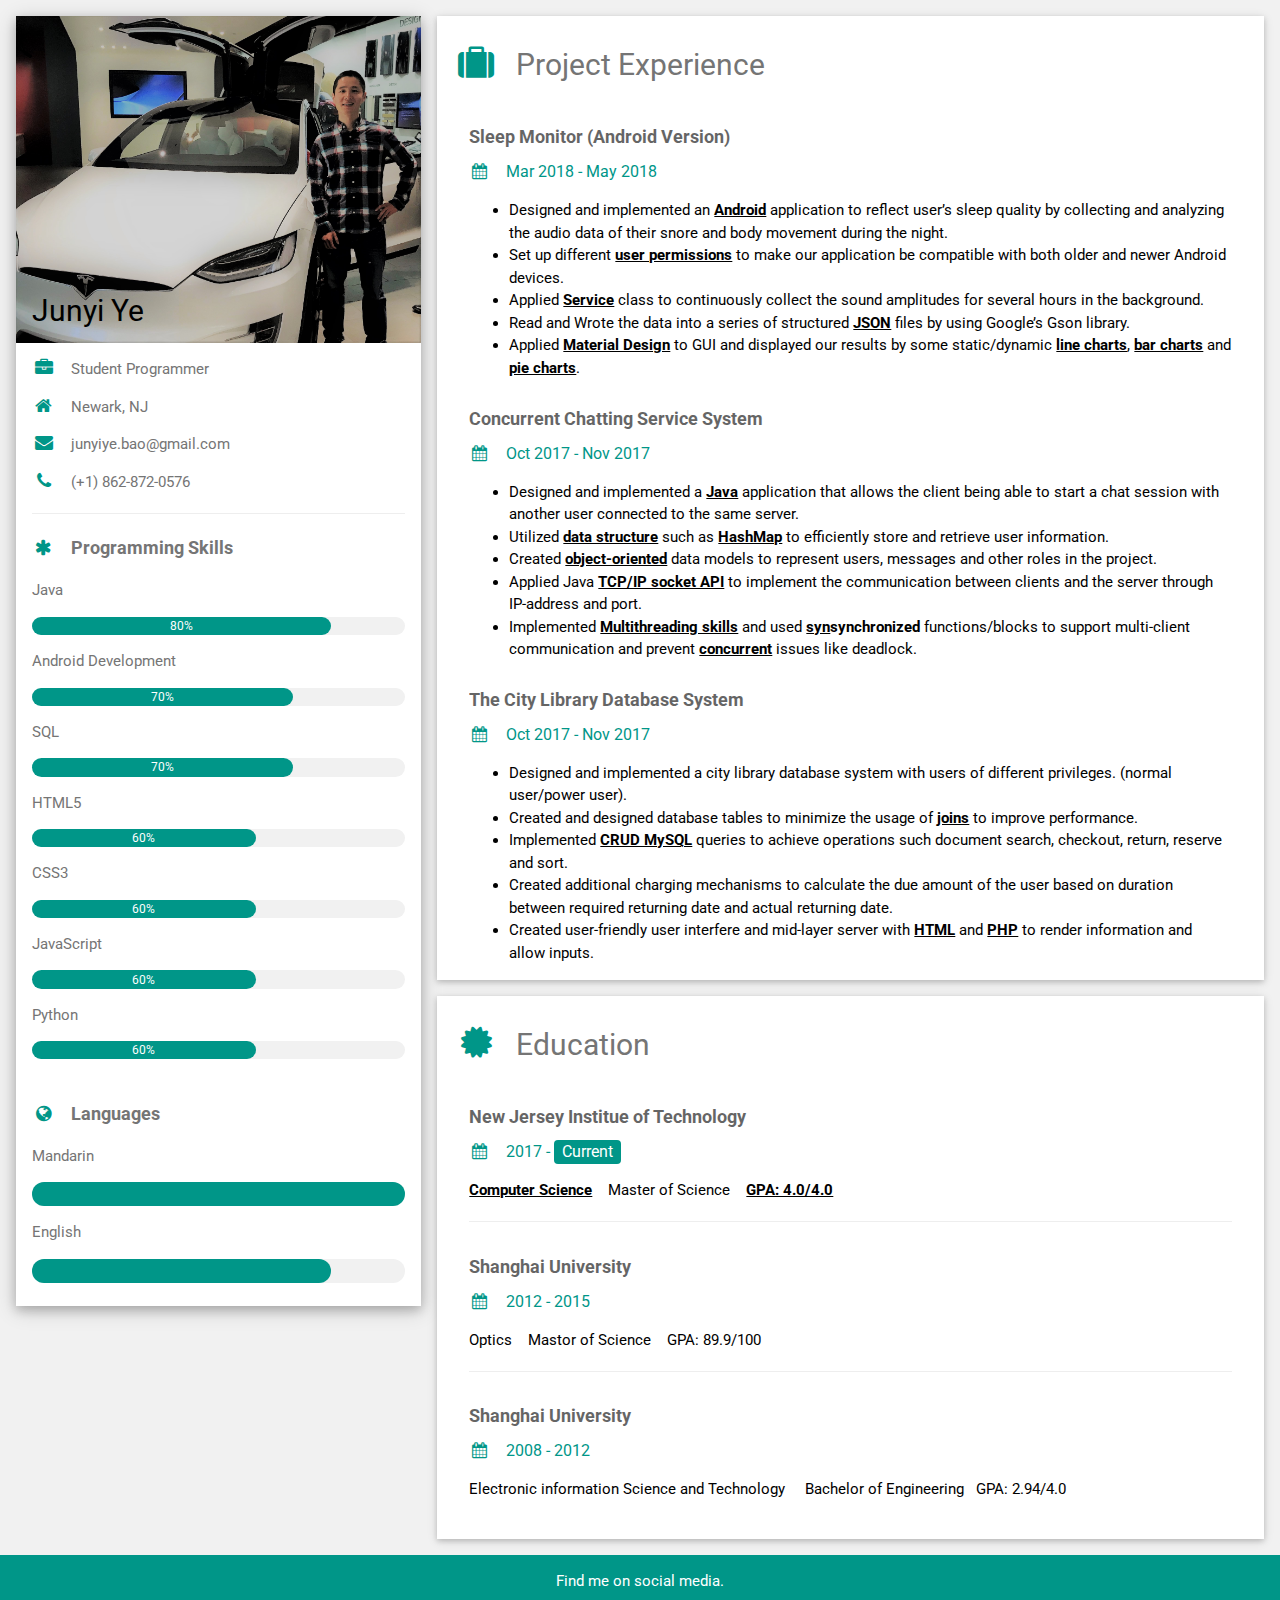
==== index.html @ b9f2adad "Change my photo" ====
<!DOCTYPE html>
<html>
<title>Junyi's Resume</title>
<meta charset="UTF-8">
<meta name="viewport" content="width=device-width, initial-scale=1">
<link rel="stylesheet" href="https://www.w3schools.com/w3css/4/w3.css">
<link rel='stylesheet' href='https://fonts.googleapis.com/css?family=Roboto'>
<link rel="stylesheet" href="https://cdnjs.cloudflare.com/ajax/libs/font-awesome/4.7.0/css/font-awesome.min.css">
<style>
html,body,h1,h2,h3,h4,h5,h6 {font-family: "Roboto", sans-serif}
</style>
<body class="w3-light-grey">

<!-- Page Container -->
<div class="w3-content w3-margin-top" style="max-width:1400px;">

  <!-- The Grid -->
  <div class="w3-row-padding">
  
    <!-- Left Column -->
    <div class="w3-third">
    
      <div class="w3-white w3-text-grey w3-card-4">
        <div class="w3-display-container">
        <img src="images/me_and_Tesla1.jpg" style="width:100%" alt="Avatar">
          <div class="w3-display-bottomleft w3-container w3-text-black">
            <h2>Junyi Ye</h2>
          </div>
        </div>
        <div class="w3-container">
          <p><i class="fa fa-briefcase fa-fw w3-margin-right w3-large w3-text-teal"></i>Student Programmer</p>
          <p><i class="fa fa-home fa-fw w3-margin-right w3-large w3-text-teal"></i>Newark, NJ</p>
          <p><i class="fa fa-envelope fa-fw w3-margin-right w3-large w3-text-teal"></i>junyiye.bao@gmail.com</p>
          <p><i class="fa fa-phone fa-fw w3-margin-right w3-large w3-text-teal"></i>(+1) 862-872-0576</p>
          <hr>

          <p class="w3-large"><b><i class="fa fa-asterisk fa-fw w3-margin-right w3-text-teal"></i>Programming Skills</b></p>
          <p>Java</p>
          <div class="w3-light-grey w3-round-xlarge w3-small">
            <div class="w3-container w3-center w3-round-xlarge w3-teal" style="width:80%">80%</div>
          </div>
          <p> Android Development</p>
          <div class="w3-light-grey w3-round-xlarge w3-small">
            <div class="w3-container w3-center w3-round-xlarge w3-teal" style="width:70%">
              <div class="w3-center w3-text-white">70%</div>
            </div>
          </div>
          <p>SQL</p>
          <div class="w3-light-grey w3-round-xlarge w3-small">
            <div class="w3-container w3-center w3-round-xlarge w3-teal" style="width:70%">70%</div>
          </div>
          <p>HTML5</p>
          <div class="w3-light-grey w3-round-xlarge w3-small">
            <div class="w3-container w3-center w3-round-xlarge w3-teal" style="width:60%">60%</div>
          </div>
          <p>CSS3</p>
          <div class="w3-light-grey w3-round-xlarge w3-small">
            <div class="w3-container w3-center w3-round-xlarge w3-teal" style="width:60%">60%</div>
          </div>
          <p>JavaScript</p>
          <div class="w3-light-grey w3-round-xlarge w3-small">
            <div class="w3-container w3-center w3-round-xlarge w3-teal" style="width:60%">60%</div>
          </div>
          <p>Python</p>
          <div class="w3-light-grey w3-round-xlarge w3-small">
            <div class="w3-container w3-center w3-round-xlarge w3-teal" style="width:60%">60%</div>
          </div>
          <br>

          <p class="w3-large w3-text-theme"><b><i class="fa fa-globe fa-fw w3-margin-right w3-text-teal"></i>Languages</b></p>
          <p>Mandarin</p>
          <div class="w3-light-grey w3-round-xlarge">
            <div class="w3-round-xlarge w3-teal" style="height:24px;width:100%"></div>
          </div>
          <p>English</p>
          <div class="w3-light-grey w3-round-xlarge">
            <div class="w3-round-xlarge w3-teal" style="height:24px;width:80%"></div>
          </div>
          <br>
        </div>
      </div><br>

    <!-- End Left Column -->
    </div>

    <!-- Right Column -->
    <div class="w3-twothird">
    
      <div class="w3-container w3-card w3-white w3-margin-bottom">
        <h2 class="w3-text-grey w3-padding-16"><i class="fa fa-suitcase fa-fw w3-margin-right w3-xxlarge w3-text-teal"></i>Project Experience</h2>
        <div class="w3-container">
          <h5 class="w3-opacity"><b>Sleep Monitor (Android Version)</b></h5>
          <!-- <h6 class="w3-text-teal"><i class="fa fa-calendar fa-fw w3-margin-right"></i>Jan 2015 - <span class="w3-tag w3-teal w3-round">Current</span></h6> -->
          <h6 class="w3-text-teal"><i class="fa fa-calendar fa-fw w3-margin-right"></i>Mar 2018 - May 2018</h6>
          <ul>
            <li>Designed and implemented an <strong><ins>Android</ins></strong> application to reflect user’s sleep quality by collecting and analyzing the audio data of their snore and body movement during the night.</li>
            <li>Set up different <strong><ins>user permissions</ins></strong> to make our application be compatible with both older and newer Android devices.</li>
            <li>Applied <strong><ins>Service</ins></strong> class to continuously collect the sound amplitudes for several hours in the background.</li>
            <li>Read and Wrote the data into a series of structured <strong><ins>JSON</ins></strong> files by using Google’s Gson library.</li>
            <li>Applied <strong><ins>Material Design</ins></strong> to GUI and displayed our results by some static/dynamic <strong><ins>line charts</ins></strong>, <strong><ins>bar charts</ins></strong> and <strong><ins>pie charts</ins></strong>.</li>
          </ul>
        </div>
        <div class="w3-container">
          <h5 class="w3-opacity"><b>Concurrent Chatting Service System</b></h5>
          <h6 class="w3-text-teal"><i class="fa fa-calendar fa-fw w3-margin-right"></i>Oct 2017 - Nov 2017</h6>
          <ul>
            <li>Designed and implemented a <strong><ins>Java</ins></strong> application that allows the client being able to start a chat session with another user connected to the same server.</li>
            <li>Utilized <strong><ins>data structure</ins></strong> such as <strong><ins>HashMap</ins></strong> to efficiently store and retrieve user information.</li>
            <li>Created <strong><ins>object-oriented</ins></strong> data models to represent users, messages and other roles in the project.</li>
            <li>Applied Java <strong><ins>TCP/IP socket API</ins></strong> to implement the communication between clients and the server through IP-address and port.</li>
            <li>Implemented <strong><ins>Multithreading skills</ins></strong> and used <strong><ins>syn</ins>synchronized</strong> functions/blocks to support multi-client communication and prevent <strong><ins>concurrent</ins></strong> issues like deadlock.</li>
          </ul>
        </div>
        <div class="w3-container">
          <h5 class="w3-opacity"><b>The City Library Database System</b></h5>
          <h6 class="w3-text-teal"><i class="fa fa-calendar fa-fw w3-margin-right"></i>Oct 2017 - Nov 2017</h6>
          <ul>
            <li>Designed and implemented a city library database system with users of different privileges. (normal user/power user).</li>
            <li>Created and designed database tables to minimize the usage of <strong><ins>joins</ins></strong> to improve performance.</li>
            <li>Implemented <strong><ins>CRUD MySQL</ins></strong> queries to achieve operations such document search, checkout, return, reserve and sort.</li>
            <li>Created additional charging mechanisms to calculate the due amount of the user based on duration between required returning date and actual returning date.</li>
            <li>Created user-friendly user interfere and mid-layer server with <strong><ins>HTML</ins></strong> and <strong><ins>PHP</ins></strong> to render information and allow inputs.</li>
          </ul>
        </div>
      </div>

      <div class="w3-container w3-card w3-white">
        <h2 class="w3-text-grey w3-padding-16"><i class="fa fa-certificate fa-fw w3-margin-right w3-xxlarge w3-text-teal"></i>Education</h2>
        <div class="w3-container">
          <h5 class="w3-opacity"><b>New Jersey Institue of Technology</b></h5>
          <h6 class="w3-text-teal"><i class="fa fa-calendar fa-fw w3-margin-right"></i>2017 - <span class="w3-tag w3-teal w3-round">Current</span></h6>
          <p><strong><ins>Computer Science</ins></strong> &nbsp;&nbsp;&nbsp;Master of Science &nbsp;&nbsp;&nbsp;<strong><ins>GPA: 4.0/4.0</ins></strong></p>
          <hr>
        </div>
        <div class="w3-container">
          <h5 class="w3-opacity"><b>Shanghai University</b></h5>
          <h6 class="w3-text-teal"><i class="fa fa-calendar fa-fw w3-margin-right"></i>2012 - 2015</h6>
          <p>Optics &nbsp;&nbsp;&nbsp;Mastor of Science &nbsp;&nbsp;&nbsp;GPA: 89.9/100</p>
          <hr>
        </div>
        <div class="w3-container">
          <h5 class="w3-opacity"><b>Shanghai University</b></h5>
          <h6 class="w3-text-teal"><i class="fa fa-calendar fa-fw w3-margin-right"></i>2008 - 2012</h6>
          <p>Electronic information Science and Technology &nbsp;&nbsp;&nbsp; Bachelor of Engineering&nbsp;&nbsp;&nbsp;GPA: 2.94/4.0</p><br>
        </div>
      </div>

    <!-- End Right Column -->
    </div>
    
  <!-- End Grid -->
  </div>
  
  <!-- End Page Container -->
</div>

<footer class="w3-container w3-teal w3-center w3-margin-top">
  <p>Find me on social media.</p>
  <a href="https://github.com/fergusbao"><i class="fa fa-github w3-hover-opacity" ></i></a>
  <a href="https://www.facebook.com/profile.php?id=100017243596677"<i class="fa fa-facebook-official w3-hover-opacity"></i></a>
  <i class="fa fa-instagram w3-hover-opacity"></i>
  <i class="fa fa-snapchat w3-hover-opacity"></i>
  <i class="fa fa-pinterest-p w3-hover-opacity"></i>
  <i class="fa fa-twitter w3-hover-opacity"></i>
  <a href="https://www.linkedin.com/in/junyi-ye-a6aa46159"><i class="fa fa-linkedin w3-hover-opacity"></i></a>
  <!-- <p>Powered by <a href="https://www.w3schools.com/w3css/default.asp" target="_blank">w3.css</a></p> -->
</footer>

</body>
</html>
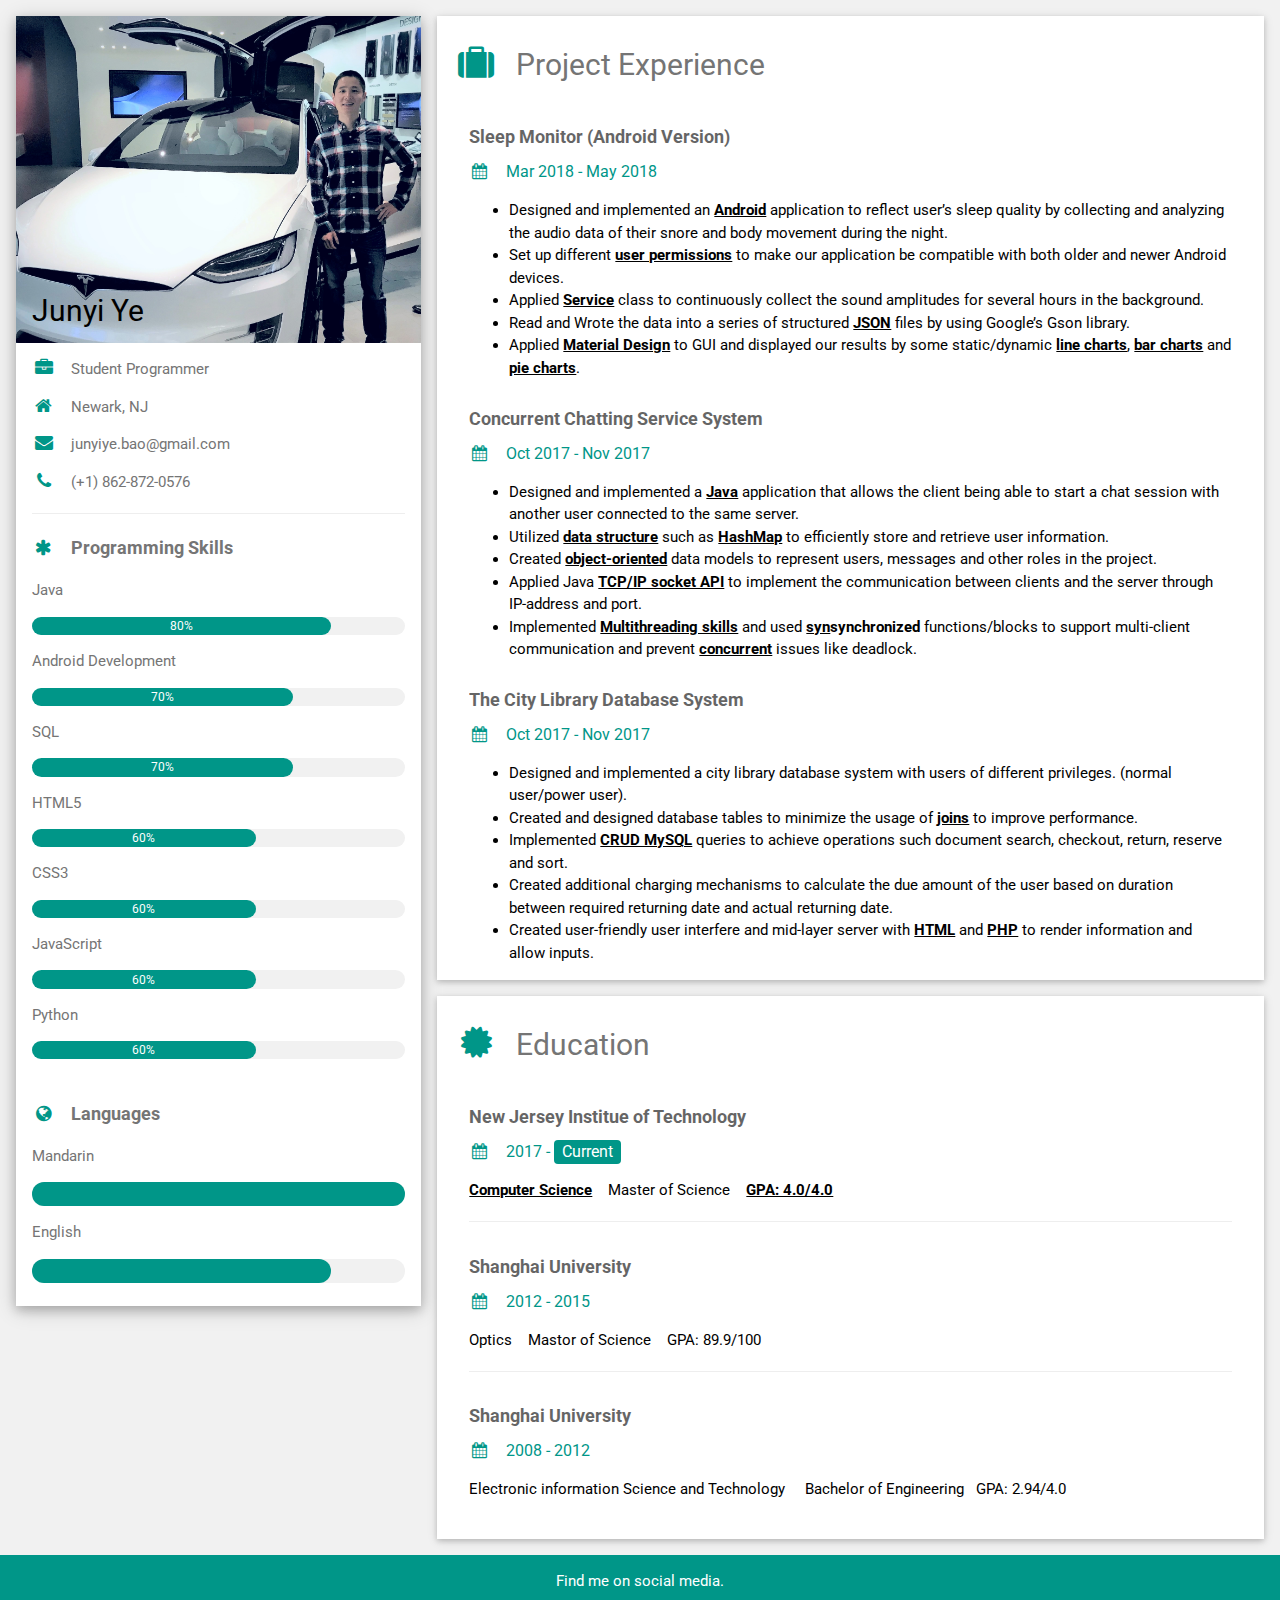
==== commit 6d676689: "Change my photo" ====
--- a/index.html
+++ b/index.html
@@ -22,7 +22,7 @@
     
       <div class="w3-white w3-text-grey w3-card-4">
         <div class="w3-display-container">
-        <img src="images/me_and_Tesla1.jpg" style="width:100%" alt="Avatar">
+        <img src="images/me_and_Tesla_X.jpg" style="width:100%" alt="Avatar">
           <div class="w3-display-bottomleft w3-container w3-text-black">
             <h2>Junyi Ye</h2>
           </div>
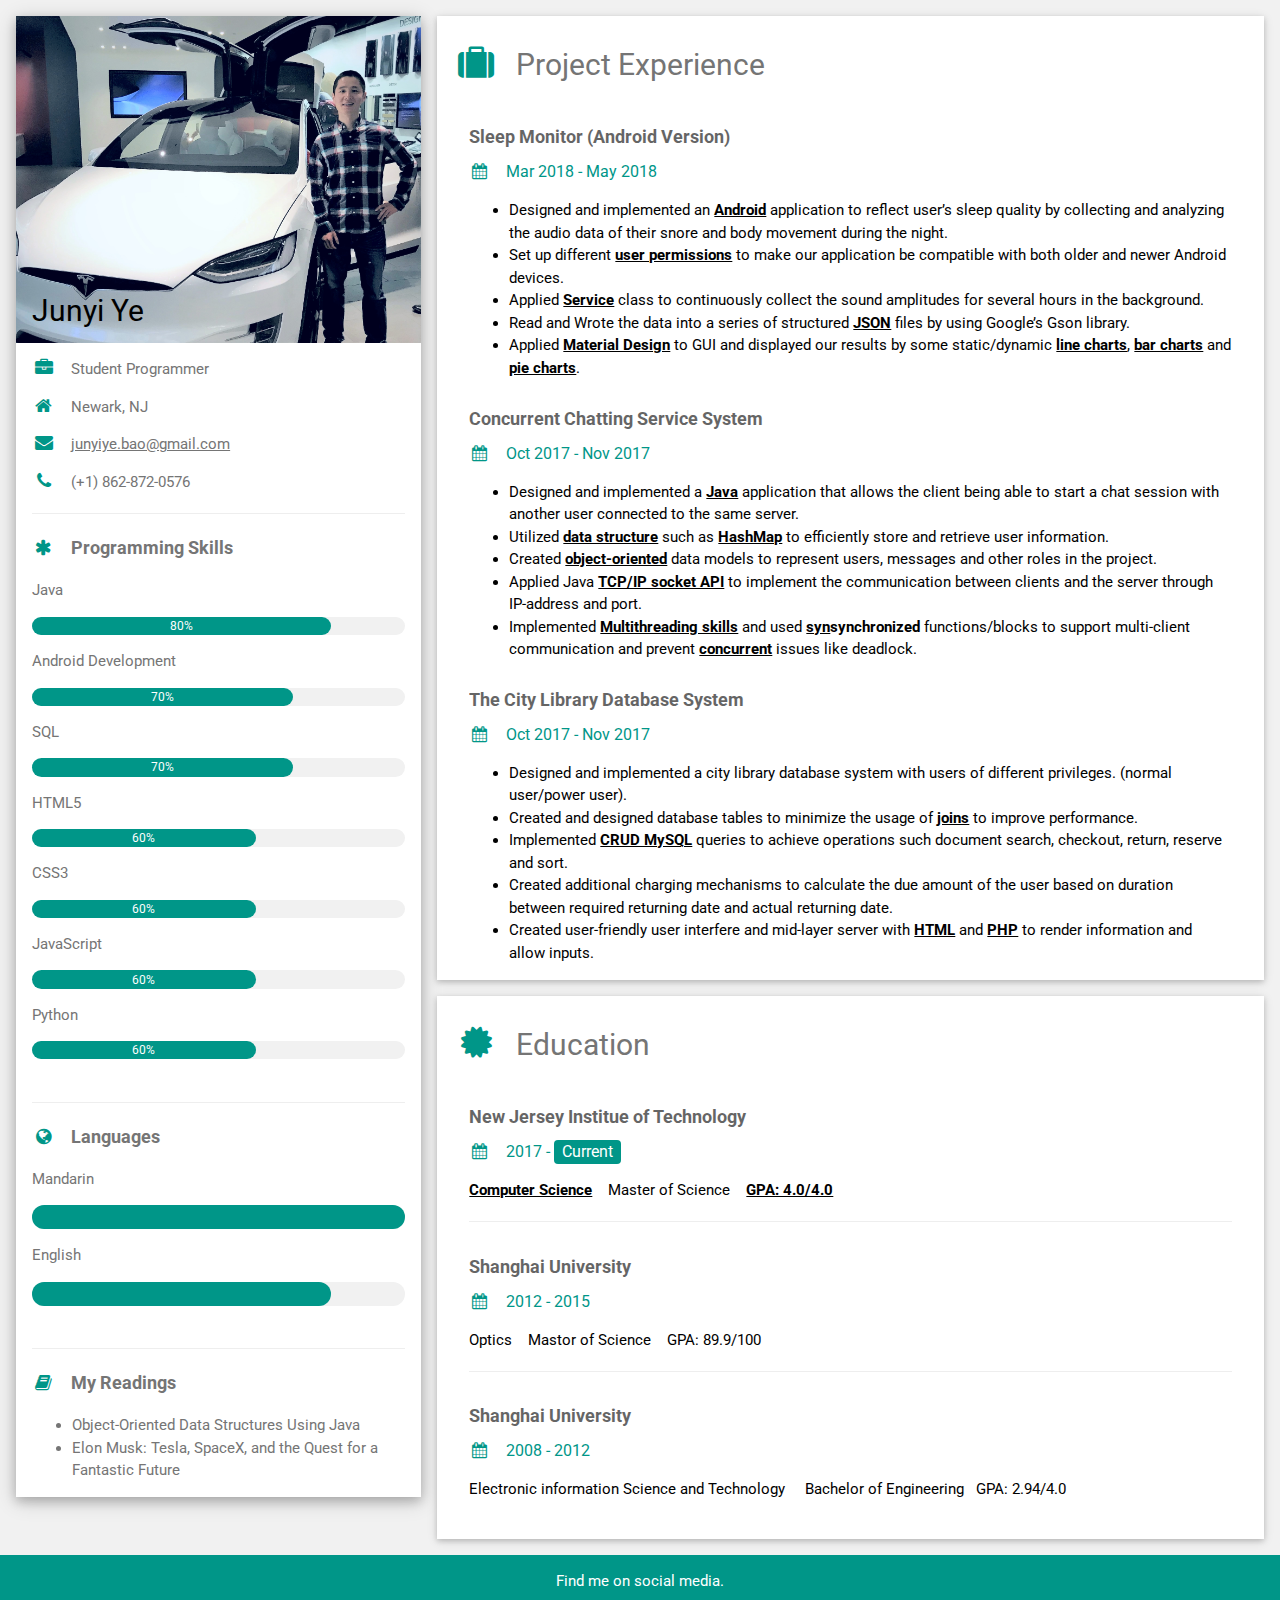
==== commit e3318e0c: "Change my photo" ====
--- a/index.html
+++ b/index.html
@@ -6,6 +6,7 @@
 <link rel="stylesheet" href="https://www.w3schools.com/w3css/4/w3.css">
 <link rel='stylesheet' href='https://fonts.googleapis.com/css?family=Roboto'>
 <link rel="stylesheet" href="https://cdnjs.cloudflare.com/ajax/libs/font-awesome/4.7.0/css/font-awesome.min.css">
+<link rel="stylesheet" href="css/myCSS.css">
 <style>
 html,body,h1,h2,h3,h4,h5,h6 {font-family: "Roboto", sans-serif}
 </style>
@@ -30,7 +31,7 @@
         <div class="w3-container">
           <p><i class="fa fa-briefcase fa-fw w3-margin-right w3-large w3-text-teal"></i>Student Programmer</p>
           <p><i class="fa fa-home fa-fw w3-margin-right w3-large w3-text-teal"></i>Newark, NJ</p>
-          <p><i class="fa fa-envelope fa-fw w3-margin-right w3-large w3-text-teal"></i>junyiye.bao@gmail.com</p>
+          <p><i class="fa fa-envelope fa-fw w3-margin-right w3-large w3-text-teal"><a href="mailto:junyiye.bao@gmail.com"></i>junyiye.bao@gmail.com</p></a>
           <p><i class="fa fa-phone fa-fw w3-margin-right w3-large w3-text-teal"></i>(+1) 862-872-0576</p>
           <hr>
 
@@ -66,6 +67,7 @@
             <div class="w3-container w3-center w3-round-xlarge w3-teal" style="width:60%">60%</div>
           </div>
           <br>
+          <hr>
 
           <p class="w3-large w3-text-theme"><b><i class="fa fa-globe fa-fw w3-margin-right w3-text-teal"></i>Languages</b></p>
           <p>Mandarin</p>
@@ -77,9 +79,15 @@
             <div class="w3-round-xlarge w3-teal" style="height:24px;width:80%"></div>
           </div>
           <br>
+          <hr>
+
+          <p class="w3-large w3-text-theme"><b><i class="fa fa-book fa-fw w3-margin-right w3-text-teal"></i>My Readings</b></p>
+          <ul>
+            <li><a href="http://www.jblearning.com/catalog/9781284089097/" class="bookslink">Object-Oriented Data Structures Using Java</a></li>
+            <li><a href="https://en.wikipedia.org/wiki/Elon_Musk:_Tesla,_SpaceX,_and_the_Quest_for_a_Fantastic_Future" class="bookslink">Elon Musk: Tesla, SpaceX, and the Quest for a Fantastic Future</a></li>
+          </ul> 
         </div>
       </div><br>
-
     <!-- End Left Column -->
     </div>
 
--- a/css/myCSS.css
+++ b/css/myCSS.css
@@ -0,0 +1,19 @@
+/* unvisited link */
+a.bookslink:link {
+  text-decoration: none;
+}
+
+/* visited link */
+a.bookslink:visited {
+
+}
+
+/* mouse over link */
+a.bookslink:hover {
+  color: green;
+}
+
+/* selected link */
+a.bookslink:active {
+  color: blue;
+}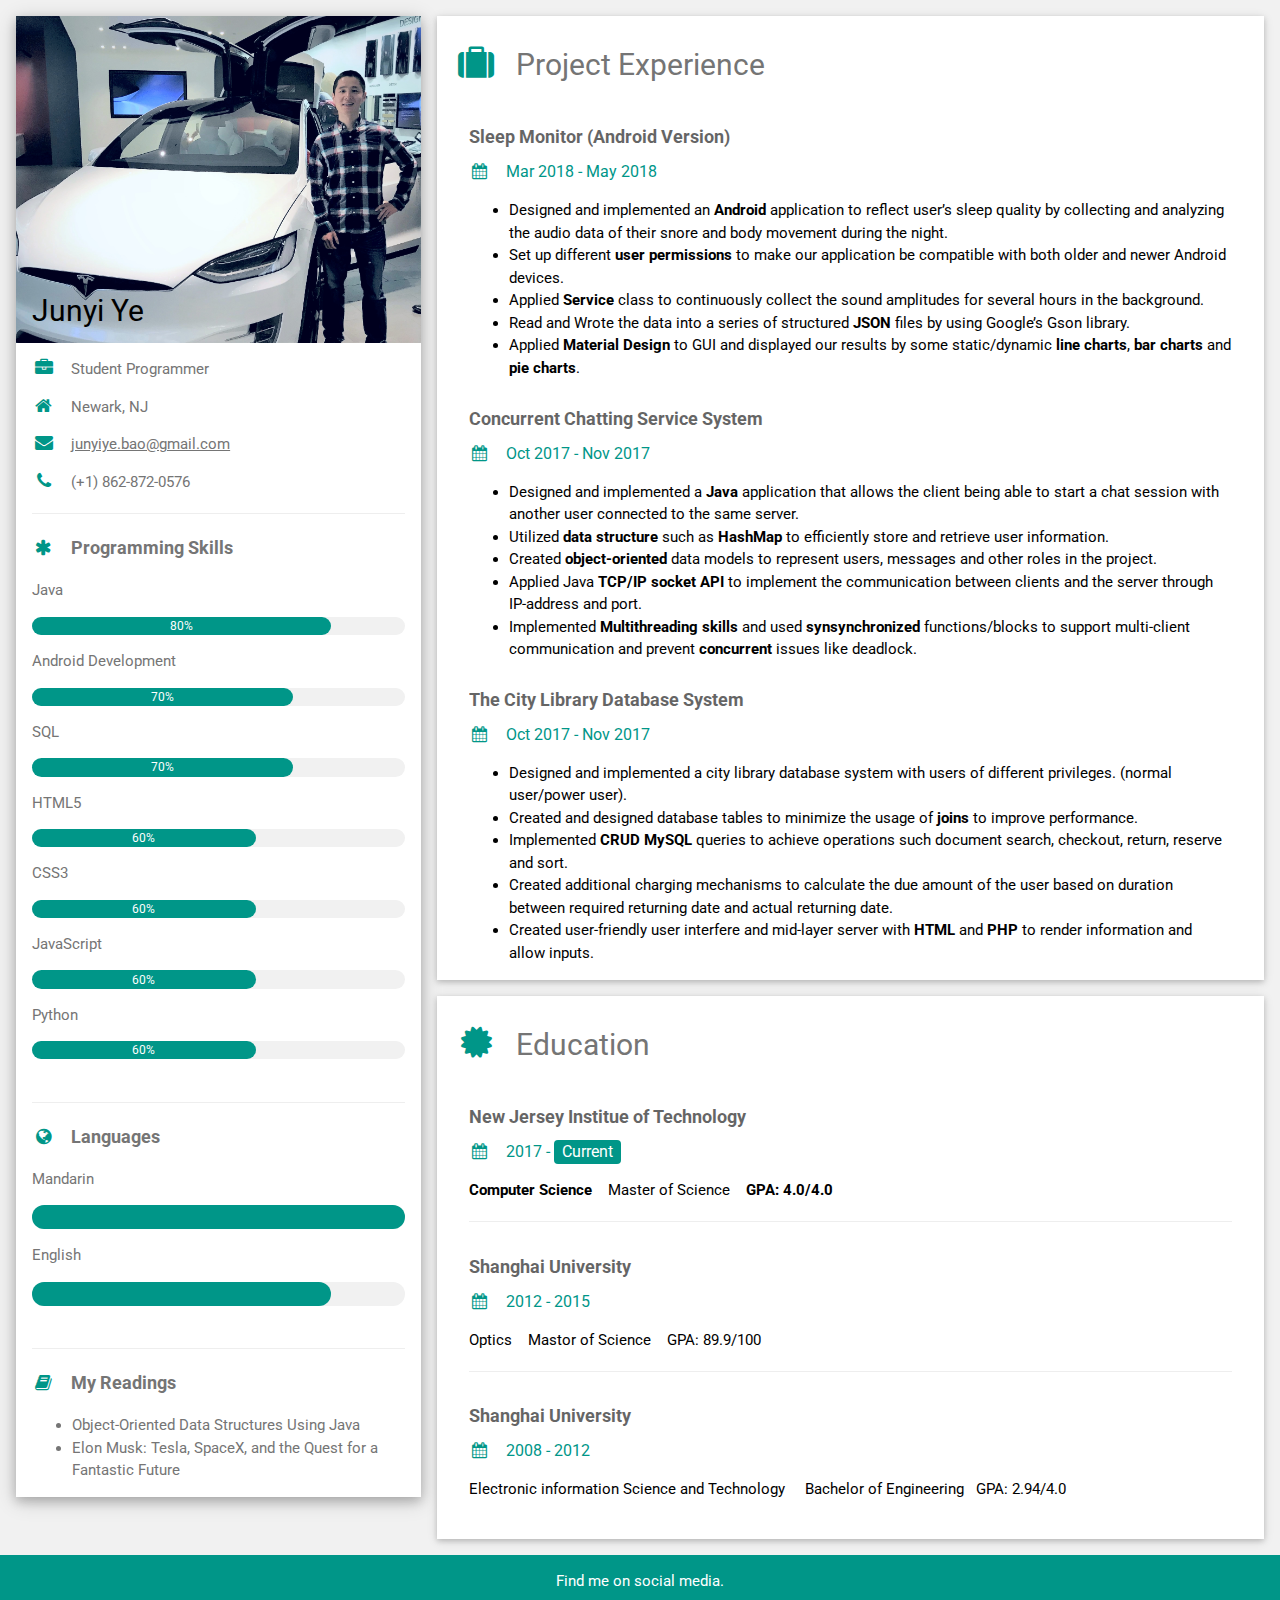
==== commit cfce450d: "Change my photo" ====
--- a/index.html
+++ b/index.html
@@ -101,22 +101,22 @@
           <!-- <h6 class="w3-text-teal"><i class="fa fa-calendar fa-fw w3-margin-right"></i>Jan 2015 - <span class="w3-tag w3-teal w3-round">Current</span></h6> -->
           <h6 class="w3-text-teal"><i class="fa fa-calendar fa-fw w3-margin-right"></i>Mar 2018 - May 2018</h6>
           <ul>
-            <li>Designed and implemented an <strong><ins>Android</ins></strong> application to reflect user’s sleep quality by collecting and analyzing the audio data of their snore and body movement during the night.</li>
-            <li>Set up different <strong><ins>user permissions</ins></strong> to make our application be compatible with both older and newer Android devices.</li>
-            <li>Applied <strong><ins>Service</ins></strong> class to continuously collect the sound amplitudes for several hours in the background.</li>
-            <li>Read and Wrote the data into a series of structured <strong><ins>JSON</ins></strong> files by using Google’s Gson library.</li>
-            <li>Applied <strong><ins>Material Design</ins></strong> to GUI and displayed our results by some static/dynamic <strong><ins>line charts</ins></strong>, <strong><ins>bar charts</ins></strong> and <strong><ins>pie charts</ins></strong>.</li>
+            <li>Designed and implemented an <strong>Android</strong> application to reflect user’s sleep quality by collecting and analyzing the audio data of their snore and body movement during the night.</li>
+            <li>Set up different <strong>user permissions</strong> to make our application be compatible with both older and newer Android devices.</li>
+            <li>Applied <strong>Service</strong> class to continuously collect the sound amplitudes for several hours in the background.</li>
+            <li>Read and Wrote the data into a series of structured <strong>JSON</strong> files by using Google’s Gson library.</li>
+            <li>Applied <strong>Material Design</strong> to GUI and displayed our results by some static/dynamic <strong>line charts</strong>, <strong>bar charts</strong> and <strong>pie charts</strong>.</li>
           </ul>
         </div>
         <div class="w3-container">
           <h5 class="w3-opacity"><b>Concurrent Chatting Service System</b></h5>
           <h6 class="w3-text-teal"><i class="fa fa-calendar fa-fw w3-margin-right"></i>Oct 2017 - Nov 2017</h6>
           <ul>
-            <li>Designed and implemented a <strong><ins>Java</ins></strong> application that allows the client being able to start a chat session with another user connected to the same server.</li>
-            <li>Utilized <strong><ins>data structure</ins></strong> such as <strong><ins>HashMap</ins></strong> to efficiently store and retrieve user information.</li>
-            <li>Created <strong><ins>object-oriented</ins></strong> data models to represent users, messages and other roles in the project.</li>
-            <li>Applied Java <strong><ins>TCP/IP socket API</ins></strong> to implement the communication between clients and the server through IP-address and port.</li>
-            <li>Implemented <strong><ins>Multithreading skills</ins></strong> and used <strong><ins>syn</ins>synchronized</strong> functions/blocks to support multi-client communication and prevent <strong><ins>concurrent</ins></strong> issues like deadlock.</li>
+            <li>Designed and implemented a <strong>Java</strong> application that allows the client being able to start a chat session with another user connected to the same server.</li>
+            <li>Utilized <strong>data structure</strong> such as <strong>HashMap</strong> to efficiently store and retrieve user information.</li>
+            <li>Created <strong>object-oriented</strong> data models to represent users, messages and other roles in the project.</li>
+            <li>Applied Java <strong>TCP/IP socket API</strong> to implement the communication between clients and the server through IP-address and port.</li>
+            <li>Implemented <strong>Multithreading skills</strong> and used <strong>synsynchronized</strong> functions/blocks to support multi-client communication and prevent <strong>concurrent</strong> issues like deadlock.</li>
           </ul>
         </div>
         <div class="w3-container">
@@ -124,10 +124,10 @@
           <h6 class="w3-text-teal"><i class="fa fa-calendar fa-fw w3-margin-right"></i>Oct 2017 - Nov 2017</h6>
           <ul>
             <li>Designed and implemented a city library database system with users of different privileges. (normal user/power user).</li>
-            <li>Created and designed database tables to minimize the usage of <strong><ins>joins</ins></strong> to improve performance.</li>
-            <li>Implemented <strong><ins>CRUD MySQL</ins></strong> queries to achieve operations such document search, checkout, return, reserve and sort.</li>
+            <li>Created and designed database tables to minimize the usage of <strong>joins</strong> to improve performance.</li>
+            <li>Implemented <strong>CRUD MySQL</strong> queries to achieve operations such document search, checkout, return, reserve and sort.</li>
             <li>Created additional charging mechanisms to calculate the due amount of the user based on duration between required returning date and actual returning date.</li>
-            <li>Created user-friendly user interfere and mid-layer server with <strong><ins>HTML</ins></strong> and <strong><ins>PHP</ins></strong> to render information and allow inputs.</li>
+            <li>Created user-friendly user interfere and mid-layer server with <strong>HTML</strong> and <strong>PHP</strong> to render information and allow inputs.</li>
           </ul>
         </div>
       </div>
@@ -137,7 +137,7 @@
         <div class="w3-container">
           <h5 class="w3-opacity"><b>New Jersey Institue of Technology</b></h5>
           <h6 class="w3-text-teal"><i class="fa fa-calendar fa-fw w3-margin-right"></i>2017 - <span class="w3-tag w3-teal w3-round">Current</span></h6>
-          <p><strong><ins>Computer Science</ins></strong> &nbsp;&nbsp;&nbsp;Master of Science &nbsp;&nbsp;&nbsp;<strong><ins>GPA: 4.0/4.0</ins></strong></p>
+          <p><strong>Computer Science</strong> &nbsp;&nbsp;&nbsp;Master of Science &nbsp;&nbsp;&nbsp;<strong>GPA: 4.0/4.0</strong></p>
           <hr>
         </div>
         <div class="w3-container">
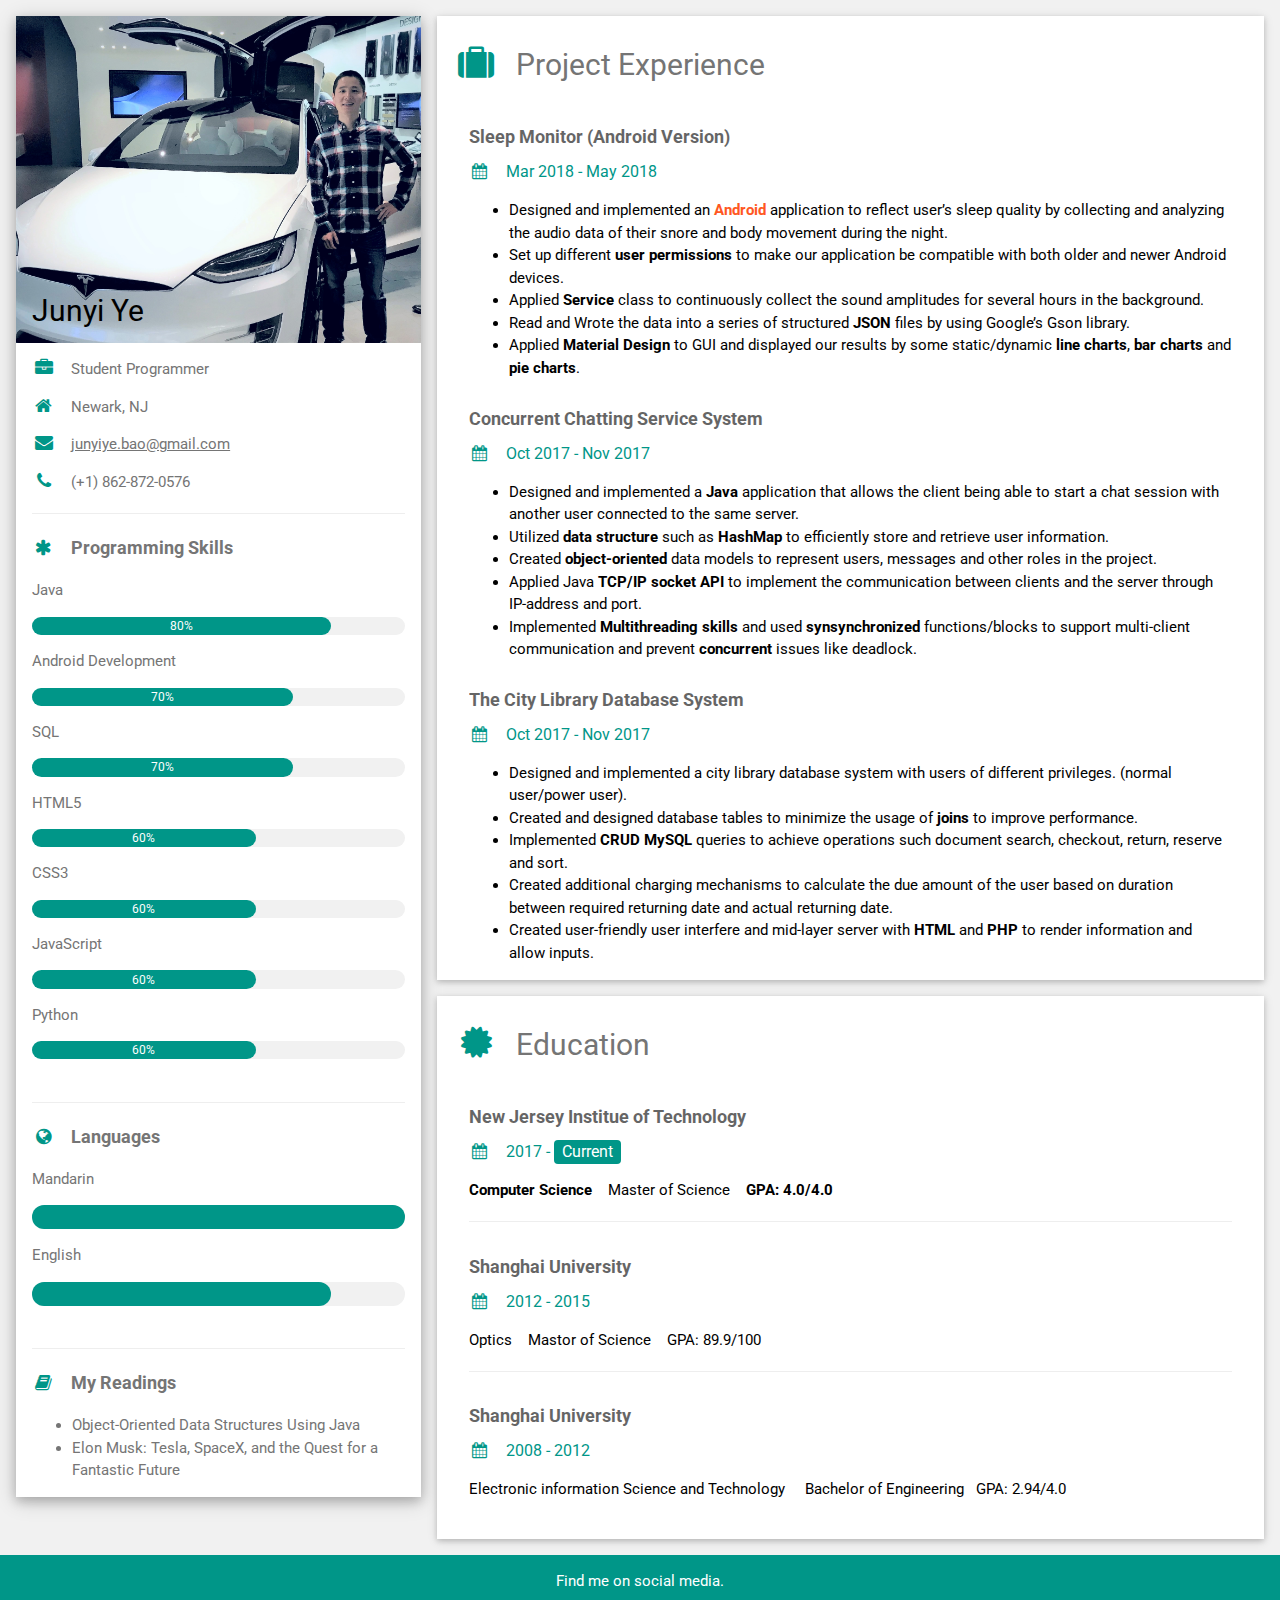
==== commit b0e646a1: "Tried some font color" ====
--- a/index.html
+++ b/index.html
@@ -101,7 +101,7 @@
           <!-- <h6 class="w3-text-teal"><i class="fa fa-calendar fa-fw w3-margin-right"></i>Jan 2015 - <span class="w3-tag w3-teal w3-round">Current</span></h6> -->
           <h6 class="w3-text-teal"><i class="fa fa-calendar fa-fw w3-margin-right"></i>Mar 2018 - May 2018</h6>
           <ul>
-            <li>Designed and implemented an <strong>Android</strong> application to reflect user’s sleep quality by collecting and analyzing the audio data of their snore and body movement during the night.</li>
+            <li>Designed and implemented an <strong class="w3-text-deep-orange">Android</strong> application to reflect user’s sleep quality by collecting and analyzing the audio data of their snore and body movement during the night.</li>
             <li>Set up different <strong>user permissions</strong> to make our application be compatible with both older and newer Android devices.</li>
             <li>Applied <strong>Service</strong> class to continuously collect the sound amplitudes for several hours in the background.</li>
             <li>Read and Wrote the data into a series of structured <strong>JSON</strong> files by using Google’s Gson library.</li>
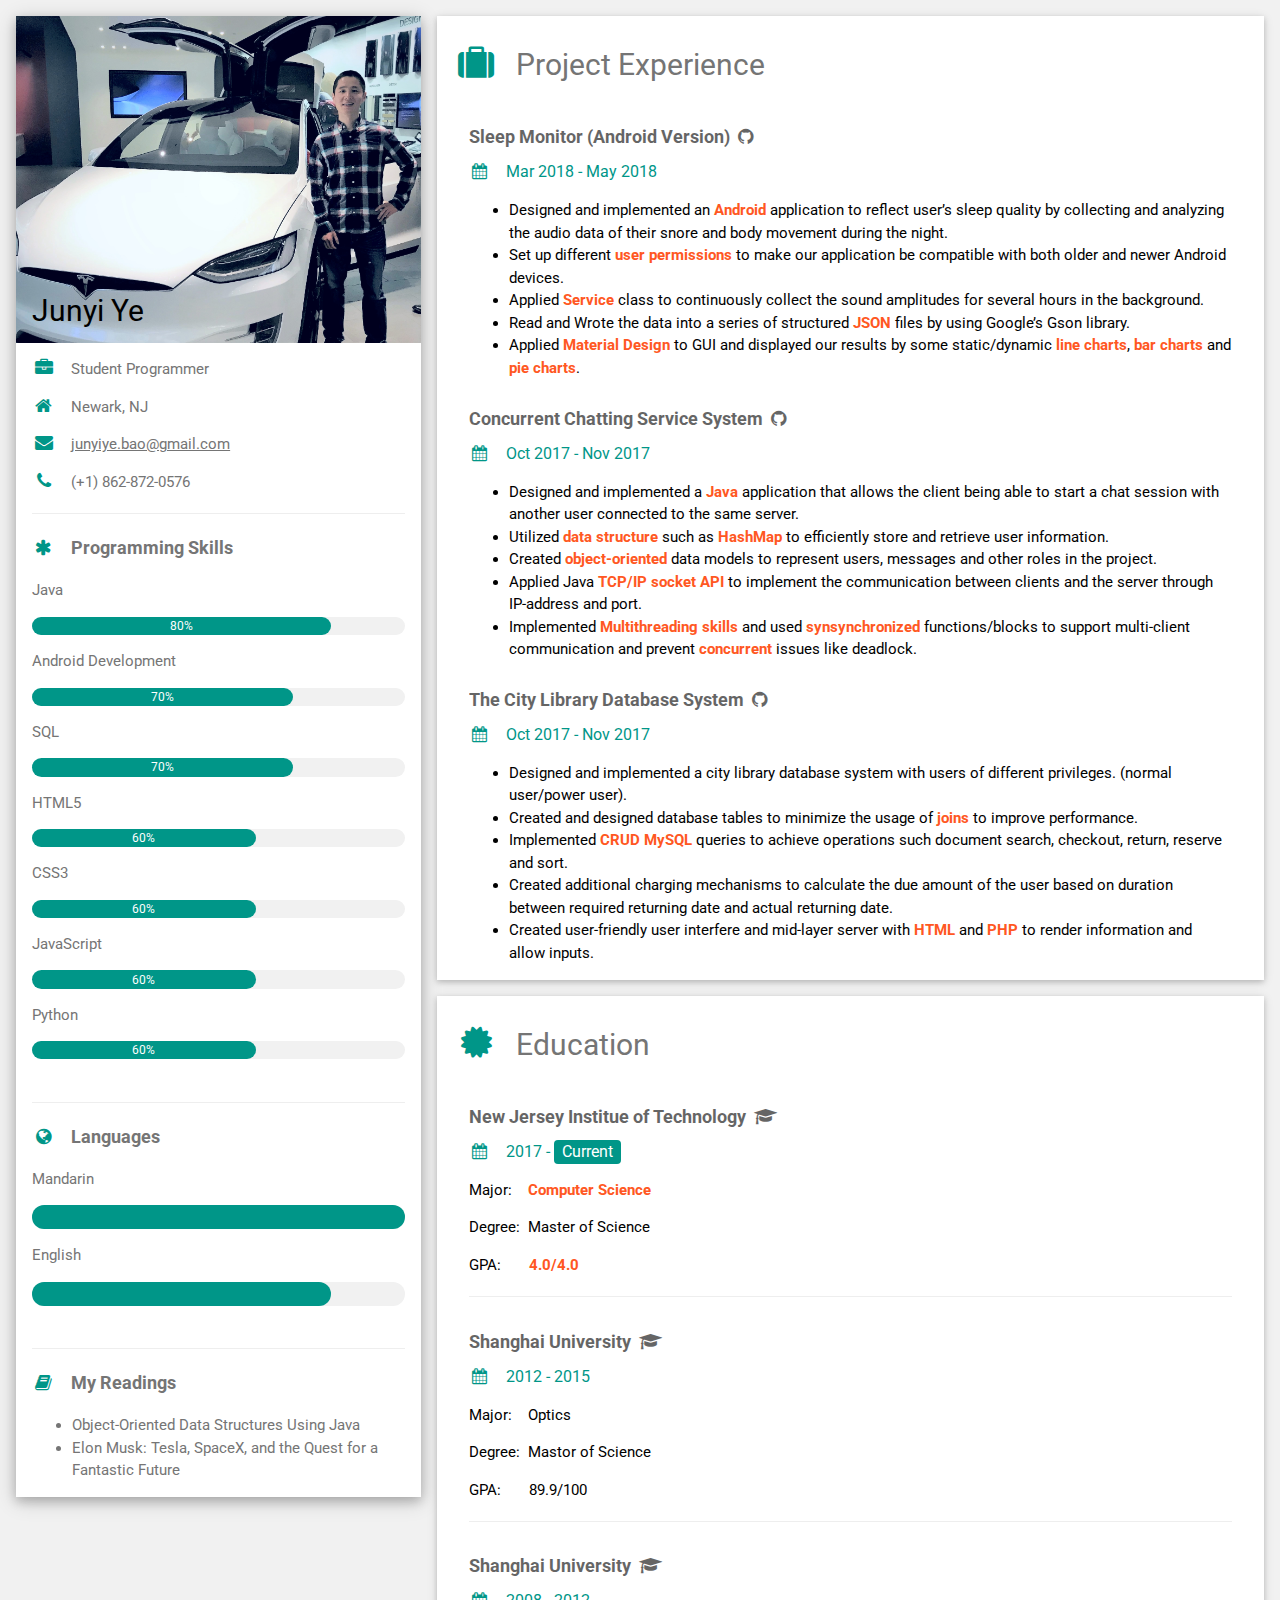
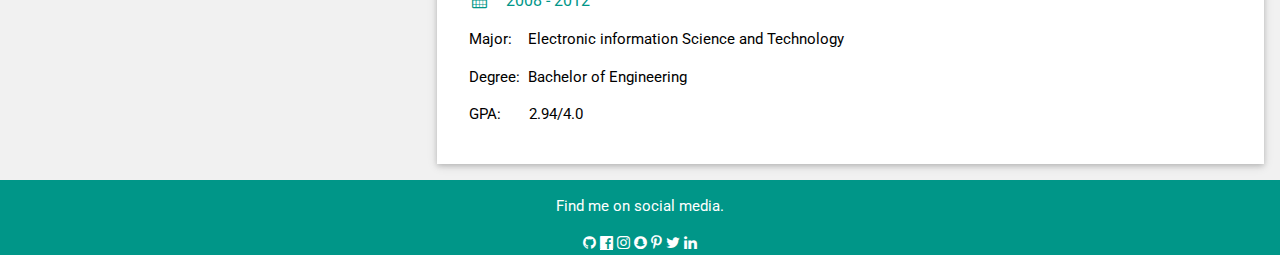
==== commit 44b8d9a7: "Add github and colleges' links" ====
--- a/index.html
+++ b/index.html
@@ -83,8 +83,8 @@
 
           <p class="w3-large w3-text-theme"><b><i class="fa fa-book fa-fw w3-margin-right w3-text-teal"></i>My Readings</b></p>
           <ul>
-            <li><a href="http://www.jblearning.com/catalog/9781284089097/" class="bookslink">Object-Oriented Data Structures Using Java</a></li>
-            <li><a href="https://en.wikipedia.org/wiki/Elon_Musk:_Tesla,_SpaceX,_and_the_Quest_for_a_Fantastic_Future" class="bookslink">Elon Musk: Tesla, SpaceX, and the Quest for a Fantastic Future</a></li>
+            <li><a href="http://www.jblearning.com/catalog/9781284089097/" class="myLink">Object-Oriented Data Structures Using Java</a></li>
+            <li><a href="https://en.wikipedia.org/wiki/Elon_Musk:_Tesla,_SpaceX,_and_the_Quest_for_a_Fantastic_Future" class="myLink">Elon Musk: Tesla, SpaceX, and the Quest for a Fantastic Future</a></li>
           </ul> 
         </div>
       </div><br>
@@ -96,61 +96,74 @@
     
       <div class="w3-container w3-card w3-white w3-margin-bottom">
         <h2 class="w3-text-grey w3-padding-16"><i class="fa fa-suitcase fa-fw w3-margin-right w3-xxlarge w3-text-teal"></i>Project Experience</h2>
+
         <div class="w3-container">
-          <h5 class="w3-opacity"><b>Sleep Monitor (Android Version)</b></h5>
+          <h5 class="w3-opacity"><a class="myLink" href="https://github.com/fergusbao/Sleep_Monitor"><b>Sleep Monitor (Android Version) &nbsp;</b><i class="fa fa-github"></i></a></h5>
           <!-- <h6 class="w3-text-teal"><i class="fa fa-calendar fa-fw w3-margin-right"></i>Jan 2015 - <span class="w3-tag w3-teal w3-round">Current</span></h6> -->
           <h6 class="w3-text-teal"><i class="fa fa-calendar fa-fw w3-margin-right"></i>Mar 2018 - May 2018</h6>
           <ul>
             <li>Designed and implemented an <strong class="w3-text-deep-orange">Android</strong> application to reflect user’s sleep quality by collecting and analyzing the audio data of their snore and body movement during the night.</li>
-            <li>Set up different <strong>user permissions</strong> to make our application be compatible with both older and newer Android devices.</li>
-            <li>Applied <strong>Service</strong> class to continuously collect the sound amplitudes for several hours in the background.</li>
-            <li>Read and Wrote the data into a series of structured <strong>JSON</strong> files by using Google’s Gson library.</li>
-            <li>Applied <strong>Material Design</strong> to GUI and displayed our results by some static/dynamic <strong>line charts</strong>, <strong>bar charts</strong> and <strong>pie charts</strong>.</li>
+            <li>Set up different <strong class="w3-text-deep-orange">user permissions</strong> to make our application be compatible with both older and newer Android devices.</li>
+            <li>Applied <strong class="w3-text-deep-orange">Service</strong> class to continuously collect the sound amplitudes for several hours in the background.</li>
+            <li>Read and Wrote the data into a series of structured <strong class="w3-text-deep-orange">JSON</strong> files by using Google’s Gson library.</li>
+            <li>Applied <strong class="w3-text-deep-orange">Material Design</strong> to GUI and displayed our results by some static/dynamic <strong class="w3-text-deep-orange">line charts</strong>, <strong class="w3-text-deep-orange">bar charts</strong> and <strong class="w3-text-deep-orange">pie charts</strong>.</li>
           </ul>
         </div>
+        
         <div class="w3-container">
-          <h5 class="w3-opacity"><b>Concurrent Chatting Service System</b></h5>
+          <h5 class="w3-opacity"><a class="myLink" href=""><b>Concurrent Chatting Service System &nbsp;</b><i class="fa fa-github"></i></a></h5>
           <h6 class="w3-text-teal"><i class="fa fa-calendar fa-fw w3-margin-right"></i>Oct 2017 - Nov 2017</h6>
           <ul>
-            <li>Designed and implemented a <strong>Java</strong> application that allows the client being able to start a chat session with another user connected to the same server.</li>
-            <li>Utilized <strong>data structure</strong> such as <strong>HashMap</strong> to efficiently store and retrieve user information.</li>
-            <li>Created <strong>object-oriented</strong> data models to represent users, messages and other roles in the project.</li>
-            <li>Applied Java <strong>TCP/IP socket API</strong> to implement the communication between clients and the server through IP-address and port.</li>
-            <li>Implemented <strong>Multithreading skills</strong> and used <strong>synsynchronized</strong> functions/blocks to support multi-client communication and prevent <strong>concurrent</strong> issues like deadlock.</li>
+            <li>Designed and implemented a <strong class="w3-text-deep-orange">Java</strong> application that allows the client being able to start a chat session with another user connected to the same server.</li>
+            <li>Utilized <strong class="w3-text-deep-orange">data structure</strong> such as <strong class="w3-text-deep-orange">HashMap</strong> to efficiently store and retrieve user information.</li>
+            <li>Created <strong class="w3-text-deep-orange">object-oriented</strong> data models to represent users, messages and other roles in the project.</li>
+            <li>Applied Java <strong class="w3-text-deep-orange">TCP/IP socket API</strong> to implement the communication between clients and the server through IP-address and port.</li>
+            <li>Implemented <strong class="w3-text-deep-orange">Multithreading skills</strong> and used <strong class="w3-text-deep-orange">synsynchronized</strong> functions/blocks to support multi-client communication and prevent <strong class="w3-text-deep-orange">concurrent</strong> issues like deadlock.</li>
           </ul>
         </div>
+
         <div class="w3-container">
-          <h5 class="w3-opacity"><b>The City Library Database System</b></h5>
+          <h5 class="w3-opacity"><a class="myLink" href=""><b>The City Library Database System &nbsp;</b><i class="fa fa-github"></i></a></h5>
           <h6 class="w3-text-teal"><i class="fa fa-calendar fa-fw w3-margin-right"></i>Oct 2017 - Nov 2017</h6>
           <ul>
             <li>Designed and implemented a city library database system with users of different privileges. (normal user/power user).</li>
-            <li>Created and designed database tables to minimize the usage of <strong>joins</strong> to improve performance.</li>
-            <li>Implemented <strong>CRUD MySQL</strong> queries to achieve operations such document search, checkout, return, reserve and sort.</li>
+            <li>Created and designed database tables to minimize the usage of <strong class="w3-text-deep-orange">joins</strong> to improve performance.</li>
+            <li>Implemented <strong class="w3-text-deep-orange">CRUD MySQL</strong> queries to achieve operations such document search, checkout, return, reserve and sort.</li>
             <li>Created additional charging mechanisms to calculate the due amount of the user based on duration between required returning date and actual returning date.</li>
-            <li>Created user-friendly user interfere and mid-layer server with <strong>HTML</strong> and <strong>PHP</strong> to render information and allow inputs.</li>
+            <li>Created user-friendly user interfere and mid-layer server with <strong class="w3-text-deep-orange">HTML</strong> and <strong class="w3-text-deep-orange">PHP</strong> to render information and allow inputs.</li>
           </ul>
         </div>
       </div>
 
       <div class="w3-container w3-card w3-white">
         <h2 class="w3-text-grey w3-padding-16"><i class="fa fa-certificate fa-fw w3-margin-right w3-xxlarge w3-text-teal"></i>Education</h2>
+
         <div class="w3-container">
-          <h5 class="w3-opacity"><b>New Jersey Institue of Technology</b></h5>
+          <h5 class="w3-opacity"><a class="myLink" href="https://www.njit.edu/"><b>New Jersey Institue of Technology &nbsp;</b><i class="fa fa-graduation-cap"></i></a></h5>
           <h6 class="w3-text-teal"><i class="fa fa-calendar fa-fw w3-margin-right"></i>2017 - <span class="w3-tag w3-teal w3-round">Current</span></h6>
-          <p><strong>Computer Science</strong> &nbsp;&nbsp;&nbsp;Master of Science &nbsp;&nbsp;&nbsp;<strong>GPA: 4.0/4.0</strong></p>
+          <p>Major:&nbsp;&nbsp;&nbsp;&nbsp;<strong class="w3-text-deep-orange">Computer Science</strong></p>
+          <p>Degree:&nbsp;&nbsp;Master of Science</p>
+          <p>GPA:&nbsp;&nbsp;&nbsp;&nbsp;&nbsp;&nbsp;&nbsp;<strong class="w3-text-deep-orange">4.0/4.0</strong></p>
           <hr>
         </div>
+
         <div class="w3-container">
-          <h5 class="w3-opacity"><b>Shanghai University</b></h5>
+          <h5 class="w3-opacity"><a class="myLink" href="http://en.shu.edu.cn/Default.aspx"><b>Shanghai University &nbsp;</b><i class="fa fa-graduation-cap"></i></a></h5>
           <h6 class="w3-text-teal"><i class="fa fa-calendar fa-fw w3-margin-right"></i>2012 - 2015</h6>
-          <p>Optics &nbsp;&nbsp;&nbsp;Mastor of Science &nbsp;&nbsp;&nbsp;GPA: 89.9/100</p>
+          <p>Major:&nbsp;&nbsp;&nbsp;&nbsp;Optics</p>
+          <p>Degree:&nbsp;&nbsp;Mastor of Science</p>
+          <p>GPA:&nbsp;&nbsp;&nbsp;&nbsp;&nbsp;&nbsp;&nbsp;89.9/100</p>
           <hr>
         </div>
+
         <div class="w3-container">
-          <h5 class="w3-opacity"><b>Shanghai University</b></h5>
+          <h5 class="w3-opacity"><a class="myLink" href="http://en.shu.edu.cn/Default.aspx"><b>Shanghai University &nbsp;</b><i class="fa fa-graduation-cap"></i></a></h5>
           <h6 class="w3-text-teal"><i class="fa fa-calendar fa-fw w3-margin-right"></i>2008 - 2012</h6>
-          <p>Electronic information Science and Technology &nbsp;&nbsp;&nbsp; Bachelor of Engineering&nbsp;&nbsp;&nbsp;GPA: 2.94/4.0</p><br>
+          <p>Major:&nbsp;&nbsp;&nbsp;&nbsp;Electronic information Science and Technology</p>
+          <p>Degree:&nbsp;&nbsp;Bachelor of Engineering</p>
+          <p>GPA:&nbsp;&nbsp;&nbsp;&nbsp;&nbsp;&nbsp;&nbsp;2.94/4.0</p><br>
         </div>
+
       </div>
 
     <!-- End Right Column -->
--- a/css/myCSS.css
+++ b/css/myCSS.css
@@ -1,19 +1,19 @@
 /* unvisited link */
-a.bookslink:link {
+a.myLink:link {
   text-decoration: none;
 }
 
 /* visited link */
-a.bookslink:visited {
-
-}
+/* a.myLink:visited {
+  color: red;
+} */
 
 /* mouse over link */
-a.bookslink:hover {
+a.myLink:hover {
   color: green;
 }
 
 /* selected link */
-a.bookslink:active {
+a.myLink:active {
   color: blue;
 }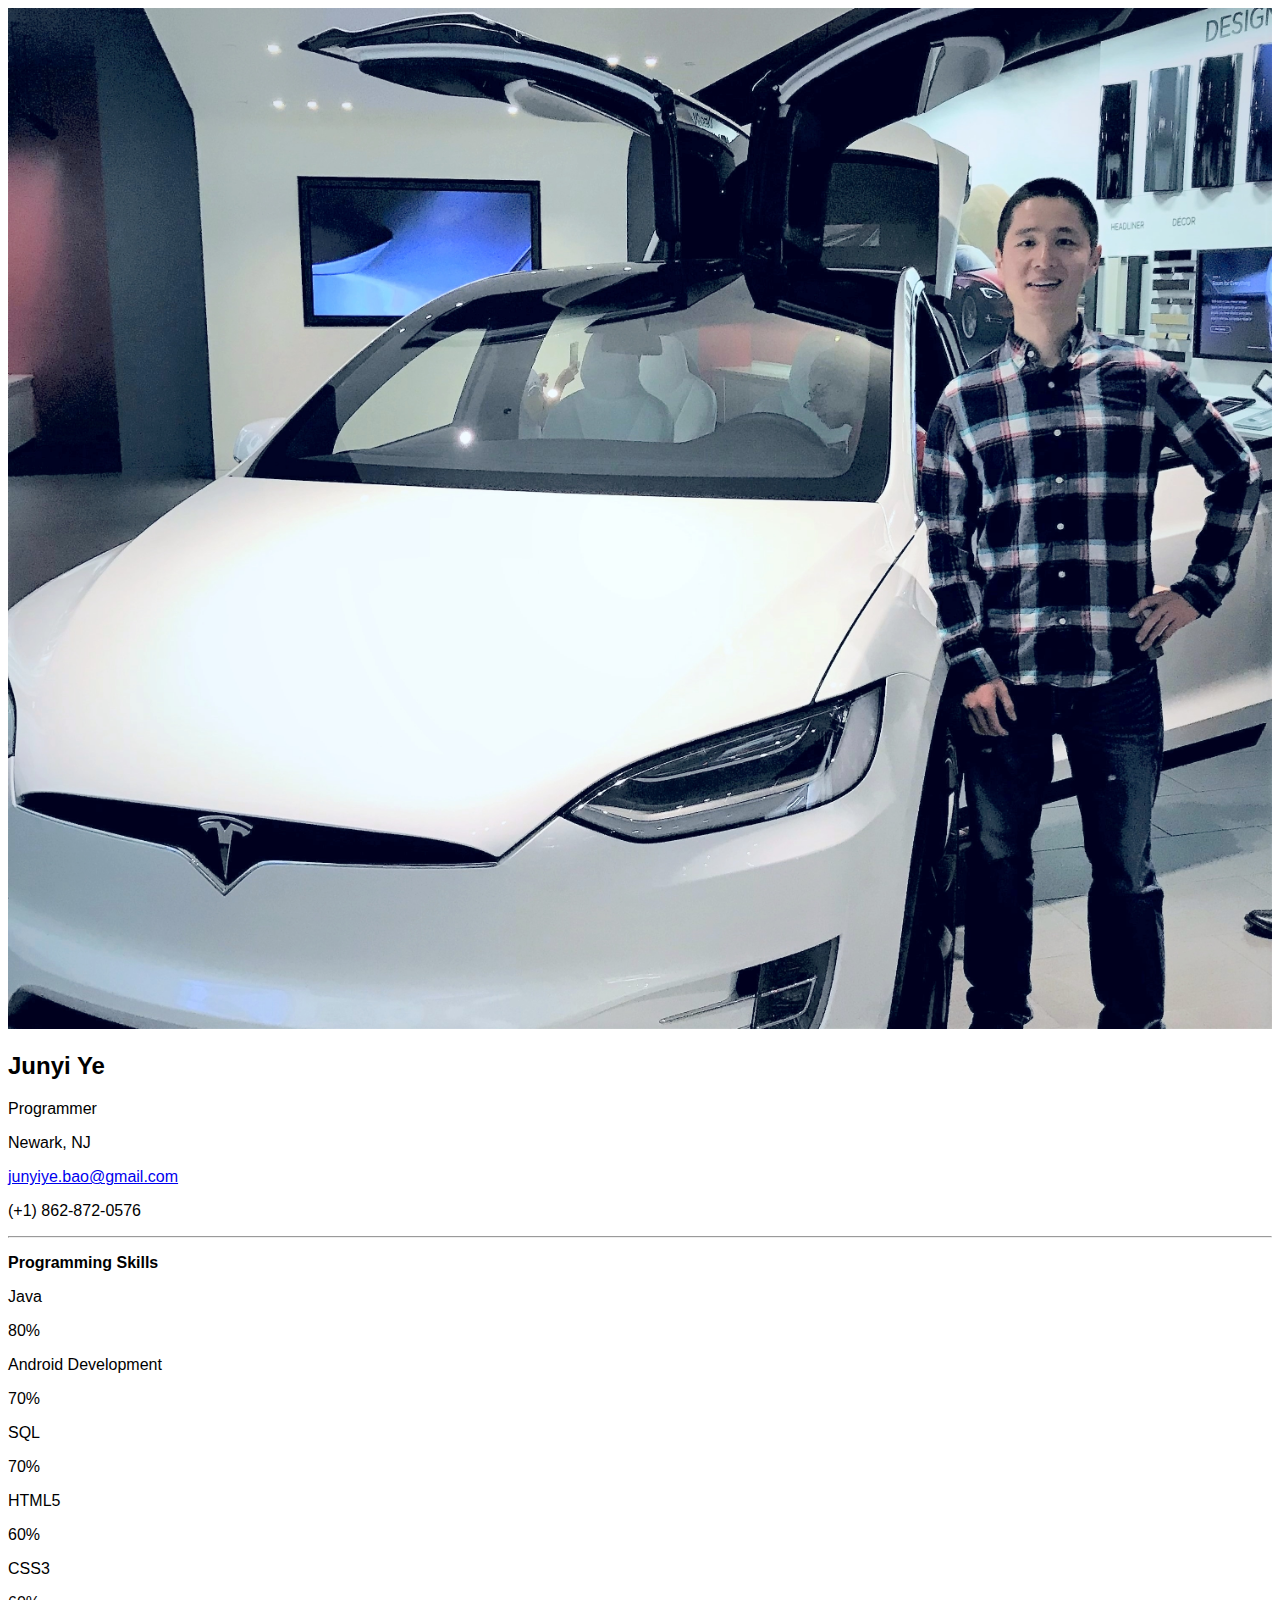
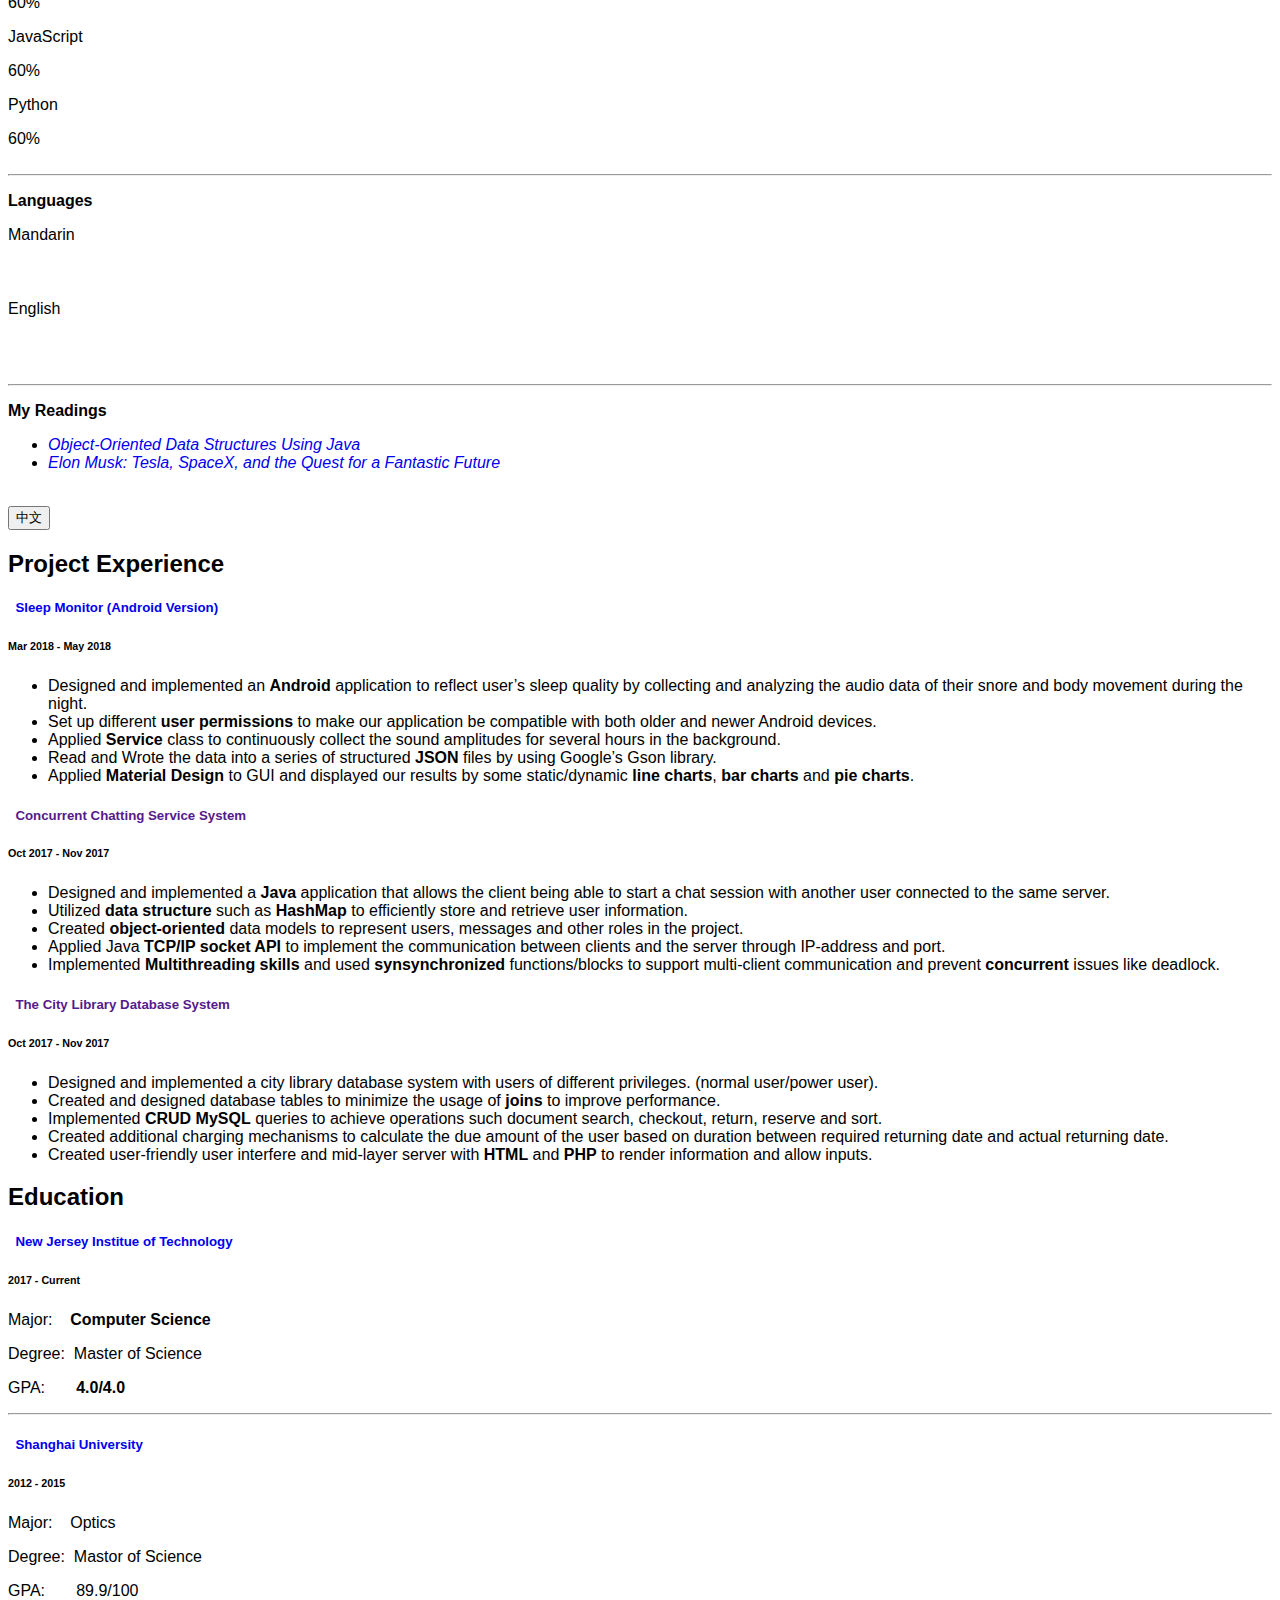
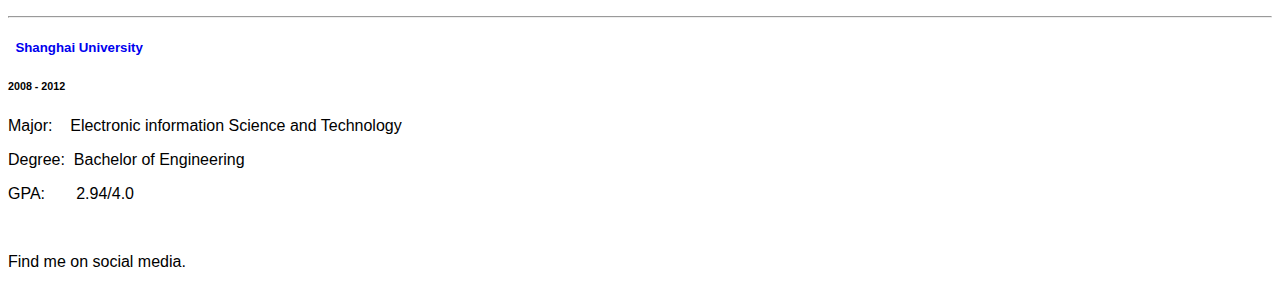
==== commit a7d38317: "Added the Chinese version to the website" ====
--- a/index.html
+++ b/index.html
@@ -1,15 +1,20 @@
 <!DOCTYPE html>
 <html>
+
+<head>
 <title>Junyi's Resume</title>
 <meta charset="UTF-8">
 <meta name="viewport" content="width=device-width, initial-scale=1">
-<link rel="stylesheet" href="https://www.w3schools.com/w3css/4/w3.css">
-<link rel='stylesheet' href='https://fonts.googleapis.com/css?family=Roboto'>
-<link rel="stylesheet" href="https://cdnjs.cloudflare.com/ajax/libs/font-awesome/4.7.0/css/font-awesome.min.css">
+<link rel="stylesheet" href="css/w3.css">
+<link rel='stylesheet' href='css/cssFamily.css'>
+<link rel="stylesheet" href="css/font-awesome.min.css">
 <link rel="stylesheet" href="css/myCSS.css">
 <style>
 html,body,h1,h2,h3,h4,h5,h6 {font-family: "Roboto", sans-serif}
 </style>
+<script src="js/changeLanguage.js"></script>
+</head>
+
 <body class="w3-light-grey">
 
 <!-- Page Container -->
@@ -25,17 +30,17 @@
         <div class="w3-display-container">
         <img src="images/me_and_Tesla_X.jpg" style="width:100%" alt="Avatar">
           <div class="w3-display-bottomleft w3-container w3-text-black">
-            <h2>Junyi Ye</h2>
+            <h2 id="name">Junyi Ye</h2>
           </div>
         </div>
         <div class="w3-container">
-          <p><i class="fa fa-briefcase fa-fw w3-margin-right w3-large w3-text-teal"></i>Student Programmer</p>
-          <p><i class="fa fa-home fa-fw w3-margin-right w3-large w3-text-teal"></i>Newark, NJ</p>
+          <p><i class="fa fa-briefcase fa-fw w3-margin-right w3-large w3-text-teal"></i><span id="position">Programmer</span></p>
+          <p><i class="fa fa-home fa-fw w3-margin-right w3-large w3-text-teal"></i><span id="address">Newark, NJ</span></p>
           <p><i class="fa fa-envelope fa-fw w3-margin-right w3-large w3-text-teal"><a href="mailto:junyiye.bao@gmail.com"></i>junyiye.bao@gmail.com</p></a>
           <p><i class="fa fa-phone fa-fw w3-margin-right w3-large w3-text-teal"></i>(+1) 862-872-0576</p>
           <hr>
 
-          <p class="w3-large"><b><i class="fa fa-asterisk fa-fw w3-margin-right w3-text-teal"></i>Programming Skills</b></p>
+          <p class="w3-large"><b><i class="fa fa-asterisk fa-fw w3-margin-right w3-text-teal"></i><span id="programmingSkills">Programming Skills</span></b></p>
           <p>Java</p>
           <div class="w3-light-grey w3-round-xlarge w3-small">
             <div class="w3-container w3-center w3-round-xlarge w3-teal" style="width:80%">80%</div>
@@ -69,22 +74,22 @@
           <br>
           <hr>
 
-          <p class="w3-large w3-text-theme"><b><i class="fa fa-globe fa-fw w3-margin-right w3-text-teal"></i>Languages</b></p>
-          <p>Mandarin</p>
+          <p class="w3-large w3-text-theme"><b><i class="fa fa-globe fa-fw w3-margin-right w3-text-teal"></i><span id="languages">Languages</span></b></p>
+          <p id="mandarin">Mandarin</p>
           <div class="w3-light-grey w3-round-xlarge">
             <div class="w3-round-xlarge w3-teal" style="height:24px;width:100%"></div>
           </div>
-          <p>English</p>
+          <p id="english">English</p>
           <div class="w3-light-grey w3-round-xlarge">
             <div class="w3-round-xlarge w3-teal" style="height:24px;width:80%"></div>
           </div>
           <br>
           <hr>
 
-          <p class="w3-large w3-text-theme"><b><i class="fa fa-book fa-fw w3-margin-right w3-text-teal"></i>My Readings</b></p>
+          <p class="w3-large w3-text-theme"><b><i class="fa fa-book fa-fw w3-margin-right w3-text-teal"></i><span id="readings">My Readings</span></b></p>
           <ul>
-            <li><a href="http://www.jblearning.com/catalog/9781284089097/" class="myLink">Object-Oriented Data Structures Using Java</a></li>
-            <li><a href="https://en.wikipedia.org/wiki/Elon_Musk:_Tesla,_SpaceX,_and_the_Quest_for_a_Fantastic_Future" class="myLink">Elon Musk: Tesla, SpaceX, and the Quest for a Fantastic Future</a></li>
+            <li><a id="book1" href="http://www.jblearning.com/catalog/9781284089097/" class="myLink"><i>Object-Oriented Data Structures Using Java</i></a></li>
+            <li><a id="book2" href="https://en.wikipedia.org/wiki/Elon_Musk:_Tesla,_SpaceX,_and_the_Quest_for_a_Fantastic_Future" class="myLink"><i>Elon Musk: Tesla, SpaceX, and the Quest for a Fantastic Future</i></a></li>
           </ul> 
         </div>
       </div><br>
@@ -95,73 +100,74 @@
     <div class="w3-twothird">
     
       <div class="w3-container w3-card w3-white w3-margin-bottom">
-        <h2 class="w3-text-grey w3-padding-16"><i class="fa fa-suitcase fa-fw w3-margin-right w3-xxlarge w3-text-teal"></i>Project Experience</h2>
+        <button id ="webLanguage" class="w3-btn w3-teal w3-display-topright w3-margin-top w3-margin-right" type="button" onclick="myFunction()">中文</button>
+        <h2 class="w3-text-grey w3-padding-16"><i class="fa fa-suitcase fa-fw w3-margin-right w3-xxlarge w3-text-teal"></i><span id="project">Project Experience</span></h2>
 
         <div class="w3-container">
-          <h5 class="w3-opacity"><a class="myLink" href="https://github.com/fergusbao/Sleep_Monitor"><b>Sleep Monitor (Android Version) &nbsp;</b><i class="fa fa-github"></i></a></h5>
+          <h5 class="w3-opacity"><a class="myLink" href="https://github.com/fergusbao/Sleep_Monitor"><i class="fa fa-github"></i><b>&nbsp;&nbsp;<span id="project1">Sleep Monitor (Android Version)</span></b></a></h5>
           <!-- <h6 class="w3-text-teal"><i class="fa fa-calendar fa-fw w3-margin-right"></i>Jan 2015 - <span class="w3-tag w3-teal w3-round">Current</span></h6> -->
-          <h6 class="w3-text-teal"><i class="fa fa-calendar fa-fw w3-margin-right"></i>Mar 2018 - May 2018</h6>
+          <h6 class="w3-text-teal"><i class="fa fa-calendar fa-fw w3-margin-right"></i><span id="project1Date">Mar 2018 - May 2018</span></h6>
           <ul>
-            <li>Designed and implemented an <strong class="w3-text-deep-orange">Android</strong> application to reflect user’s sleep quality by collecting and analyzing the audio data of their snore and body movement during the night.</li>
-            <li>Set up different <strong class="w3-text-deep-orange">user permissions</strong> to make our application be compatible with both older and newer Android devices.</li>
-            <li>Applied <strong class="w3-text-deep-orange">Service</strong> class to continuously collect the sound amplitudes for several hours in the background.</li>
-            <li>Read and Wrote the data into a series of structured <strong class="w3-text-deep-orange">JSON</strong> files by using Google’s Gson library.</li>
-            <li>Applied <strong class="w3-text-deep-orange">Material Design</strong> to GUI and displayed our results by some static/dynamic <strong class="w3-text-deep-orange">line charts</strong>, <strong class="w3-text-deep-orange">bar charts</strong> and <strong class="w3-text-deep-orange">pie charts</strong>.</li>
+            <li id="project1_1">Designed and implemented an <strong class="w3-text-deep-orange">Android</strong> application to reflect user’s sleep quality by collecting and analyzing the audio data of their snore and body movement during the night.</li>
+            <li id="project1_2">Set up different <strong class="w3-text-deep-orange">user permissions</strong> to make our application be compatible with both older and newer Android devices.</li>
+            <li id="project1_3">Applied <strong class="w3-text-deep-orange">Service</strong> class to continuously collect the sound amplitudes for several hours in the background.</li>
+            <li id="project1_4">Read and Wrote the data into a series of structured <strong class="w3-text-deep-orange">JSON</strong> files by using Google’s Gson library.</li>
+            <li id="project1_5">Applied <strong class="w3-text-deep-orange">Material Design</strong> to GUI and displayed our results by some static/dynamic <strong class="w3-text-deep-orange">line charts</strong>, <strong class="w3-text-deep-orange">bar charts</strong> and <strong class="w3-text-deep-orange">pie charts</strong>.</li>
           </ul>
         </div>
         
         <div class="w3-container">
-          <h5 class="w3-opacity"><a class="myLink" href=""><b>Concurrent Chatting Service System &nbsp;</b><i class="fa fa-github"></i></a></h5>
-          <h6 class="w3-text-teal"><i class="fa fa-calendar fa-fw w3-margin-right"></i>Oct 2017 - Nov 2017</h6>
+          <h5 class="w3-opacity"><a class="myLink" href=""><i class="fa fa-github"></i><b>&nbsp;&nbsp;<span id="project2">Concurrent Chatting Service System</span></b></a></h5>
+          <h6 class="w3-text-teal"><i class="fa fa-calendar fa-fw w3-margin-right"></i><span id="project2Date">Oct 2017 - Nov 2017</span></h6>
           <ul>
-            <li>Designed and implemented a <strong class="w3-text-deep-orange">Java</strong> application that allows the client being able to start a chat session with another user connected to the same server.</li>
-            <li>Utilized <strong class="w3-text-deep-orange">data structure</strong> such as <strong class="w3-text-deep-orange">HashMap</strong> to efficiently store and retrieve user information.</li>
-            <li>Created <strong class="w3-text-deep-orange">object-oriented</strong> data models to represent users, messages and other roles in the project.</li>
-            <li>Applied Java <strong class="w3-text-deep-orange">TCP/IP socket API</strong> to implement the communication between clients and the server through IP-address and port.</li>
-            <li>Implemented <strong class="w3-text-deep-orange">Multithreading skills</strong> and used <strong class="w3-text-deep-orange">synsynchronized</strong> functions/blocks to support multi-client communication and prevent <strong class="w3-text-deep-orange">concurrent</strong> issues like deadlock.</li>
+            <li id="project2_1">Designed and implemented a <strong class="w3-text-deep-orange">Java</strong> application that allows the client being able to start a chat session with another user connected to the same server.</li>
+            <li id="project2_2">Utilized <strong class="w3-text-deep-orange">data structure</strong> such as <strong class="w3-text-deep-orange">HashMap</strong> to efficiently store and retrieve user information.</li>
+            <li id="project2_3">Created <strong class="w3-text-deep-orange">object-oriented</strong> data models to represent users, messages and other roles in the project.</li>
+            <li id="project2_4">Applied Java <strong class="w3-text-deep-orange">TCP/IP socket API</strong> to implement the communication between clients and the server through IP-address and port.</li>
+            <li id="project2_5">Implemented <strong class="w3-text-deep-orange">Multithreading skills</strong> and used <strong class="w3-text-deep-orange">synsynchronized</strong> functions/blocks to support multi-client communication and prevent <strong class="w3-text-deep-orange">concurrent</strong> issues like deadlock.</li>
           </ul>
         </div>
 
         <div class="w3-container">
-          <h5 class="w3-opacity"><a class="myLink" href=""><b>The City Library Database System &nbsp;</b><i class="fa fa-github"></i></a></h5>
-          <h6 class="w3-text-teal"><i class="fa fa-calendar fa-fw w3-margin-right"></i>Oct 2017 - Nov 2017</h6>
+          <h5 class="w3-opacity"><a class="myLink" href=""><i class="fa fa-github"></i><b>&nbsp;&nbsp;<span id="project3">The City Library Database System</span></b></a></h5>
+          <h6 class="w3-text-teal"><i class="fa fa-calendar fa-fw w3-margin-right"></i><span id="project3Date">Oct 2017 - Nov 2017</span></h6>
           <ul>
-            <li>Designed and implemented a city library database system with users of different privileges. (normal user/power user).</li>
-            <li>Created and designed database tables to minimize the usage of <strong class="w3-text-deep-orange">joins</strong> to improve performance.</li>
-            <li>Implemented <strong class="w3-text-deep-orange">CRUD MySQL</strong> queries to achieve operations such document search, checkout, return, reserve and sort.</li>
-            <li>Created additional charging mechanisms to calculate the due amount of the user based on duration between required returning date and actual returning date.</li>
-            <li>Created user-friendly user interfere and mid-layer server with <strong class="w3-text-deep-orange">HTML</strong> and <strong class="w3-text-deep-orange">PHP</strong> to render information and allow inputs.</li>
+            <li id="project3_1">Designed and implemented a city library database system with users of different privileges. (normal user/power user).</li>
+            <li id="project3_2">Created and designed database tables to minimize the usage of <strong class="w3-text-deep-orange">joins</strong> to improve performance.</li>
+            <li id="project3_3">Implemented <strong class="w3-text-deep-orange">CRUD MySQL</strong> queries to achieve operations such document search, checkout, return, reserve and sort.</li>
+            <li id="project3_4">Created additional charging mechanisms to calculate the due amount of the user based on duration between required returning date and actual returning date.</li>
+            <li id="project3_5">Created user-friendly user interfere and mid-layer server with <strong class="w3-text-deep-orange">HTML</strong> and <strong class="w3-text-deep-orange">PHP</strong> to render information and allow inputs.</li>
           </ul>
         </div>
       </div>
 
       <div class="w3-container w3-card w3-white">
-        <h2 class="w3-text-grey w3-padding-16"><i class="fa fa-certificate fa-fw w3-margin-right w3-xxlarge w3-text-teal"></i>Education</h2>
+        <h2 class="w3-text-grey w3-padding-16"><i class="fa fa-certificate fa-fw w3-margin-right w3-xxlarge w3-text-teal"></i><span id="education">Education</span></h2>
 
         <div class="w3-container">
-          <h5 class="w3-opacity"><a class="myLink" href="https://www.njit.edu/"><b>New Jersey Institue of Technology &nbsp;</b><i class="fa fa-graduation-cap"></i></a></h5>
-          <h6 class="w3-text-teal"><i class="fa fa-calendar fa-fw w3-margin-right"></i>2017 - <span class="w3-tag w3-teal w3-round">Current</span></h6>
-          <p>Major:&nbsp;&nbsp;&nbsp;&nbsp;<strong class="w3-text-deep-orange">Computer Science</strong></p>
-          <p>Degree:&nbsp;&nbsp;Master of Science</p>
-          <p>GPA:&nbsp;&nbsp;&nbsp;&nbsp;&nbsp;&nbsp;&nbsp;<strong class="w3-text-deep-orange">4.0/4.0</strong></p>
+          <h5 class="w3-opacity"><a class="myLink" href="https://www.njit.edu/"><i class="fa fa-graduation-cap"></i><b>&nbsp;&nbsp;<span id="njit">New Jersey Institue of Technology</span></b></a></h5>
+          <h6 class="w3-text-teal"><i class="fa fa-calendar fa-fw w3-margin-right"></i><span id="njitDate">2017 - <span class="w3-tag w3-teal w3-round">Current</span></span></h6>
+          <p id="njitMajor">Major:&nbsp;&nbsp;&nbsp;&nbsp;<strong class="w3-text-deep-orange">Computer Science</strong></p>
+          <p id="njitDegree">Degree:&nbsp;&nbsp;Master of Science</p>
+          <p id="njitGPA">GPA:&nbsp;&nbsp;&nbsp;&nbsp;&nbsp;&nbsp;&nbsp;<strong class="w3-text-deep-orange">4.0/4.0</strong></p>
           <hr>
         </div>
 
         <div class="w3-container">
-          <h5 class="w3-opacity"><a class="myLink" href="http://en.shu.edu.cn/Default.aspx"><b>Shanghai University &nbsp;</b><i class="fa fa-graduation-cap"></i></a></h5>
-          <h6 class="w3-text-teal"><i class="fa fa-calendar fa-fw w3-margin-right"></i>2012 - 2015</h6>
-          <p>Major:&nbsp;&nbsp;&nbsp;&nbsp;Optics</p>
-          <p>Degree:&nbsp;&nbsp;Mastor of Science</p>
-          <p>GPA:&nbsp;&nbsp;&nbsp;&nbsp;&nbsp;&nbsp;&nbsp;89.9/100</p>
+          <h5 class="w3-opacity"><a class="myLink" href="http://en.shu.edu.cn/Default.aspx"><i class="fa fa-graduation-cap"></i><b>&nbsp;&nbsp;<span id="shuMaster">Shanghai University</span></b></a></h5>
+          <h6 class="w3-text-teal"><i class="fa fa-calendar fa-fw w3-margin-right"></i><span id="shuMasterDate">2012 - 2015</span></h6>
+          <p id="shuMasterMajor">Major:&nbsp;&nbsp;&nbsp;&nbsp;Optics</p>
+          <p id="shuMasterDegree">Degree:&nbsp;&nbsp;Mastor of Science</p>
+          <p id="shuMasterGPA">GPA:&nbsp;&nbsp;&nbsp;&nbsp;&nbsp;&nbsp;&nbsp;89.9/100</p>
           <hr>
         </div>
 
         <div class="w3-container">
-          <h5 class="w3-opacity"><a class="myLink" href="http://en.shu.edu.cn/Default.aspx"><b>Shanghai University &nbsp;</b><i class="fa fa-graduation-cap"></i></a></h5>
-          <h6 class="w3-text-teal"><i class="fa fa-calendar fa-fw w3-margin-right"></i>2008 - 2012</h6>
-          <p>Major:&nbsp;&nbsp;&nbsp;&nbsp;Electronic information Science and Technology</p>
-          <p>Degree:&nbsp;&nbsp;Bachelor of Engineering</p>
-          <p>GPA:&nbsp;&nbsp;&nbsp;&nbsp;&nbsp;&nbsp;&nbsp;2.94/4.0</p><br>
+          <h5 class="w3-opacity"><a class="myLink" href="http://en.shu.edu.cn/Default.aspx"><i class="fa fa-graduation-cap"></i><b>&nbsp;&nbsp;<span id="shuUnder">Shanghai University</span></b></a></h5>
+          <h6 class="w3-text-teal"><i class="fa fa-calendar fa-fw w3-margin-right"></i><span id="shuUnderDate">2008 - 2012</span></h6>
+          <p id="shuUnderMajor">Major:&nbsp;&nbsp;&nbsp;&nbsp;Electronic information Science and Technology</p>
+          <p id="shuUnderDegree">Degree:&nbsp;&nbsp;Bachelor of Engineering</p>
+          <p id="shuUnderGPA">GPA:&nbsp;&nbsp;&nbsp;&nbsp;&nbsp;&nbsp;&nbsp;2.94/4.0</p><br>
         </div>
 
       </div>
